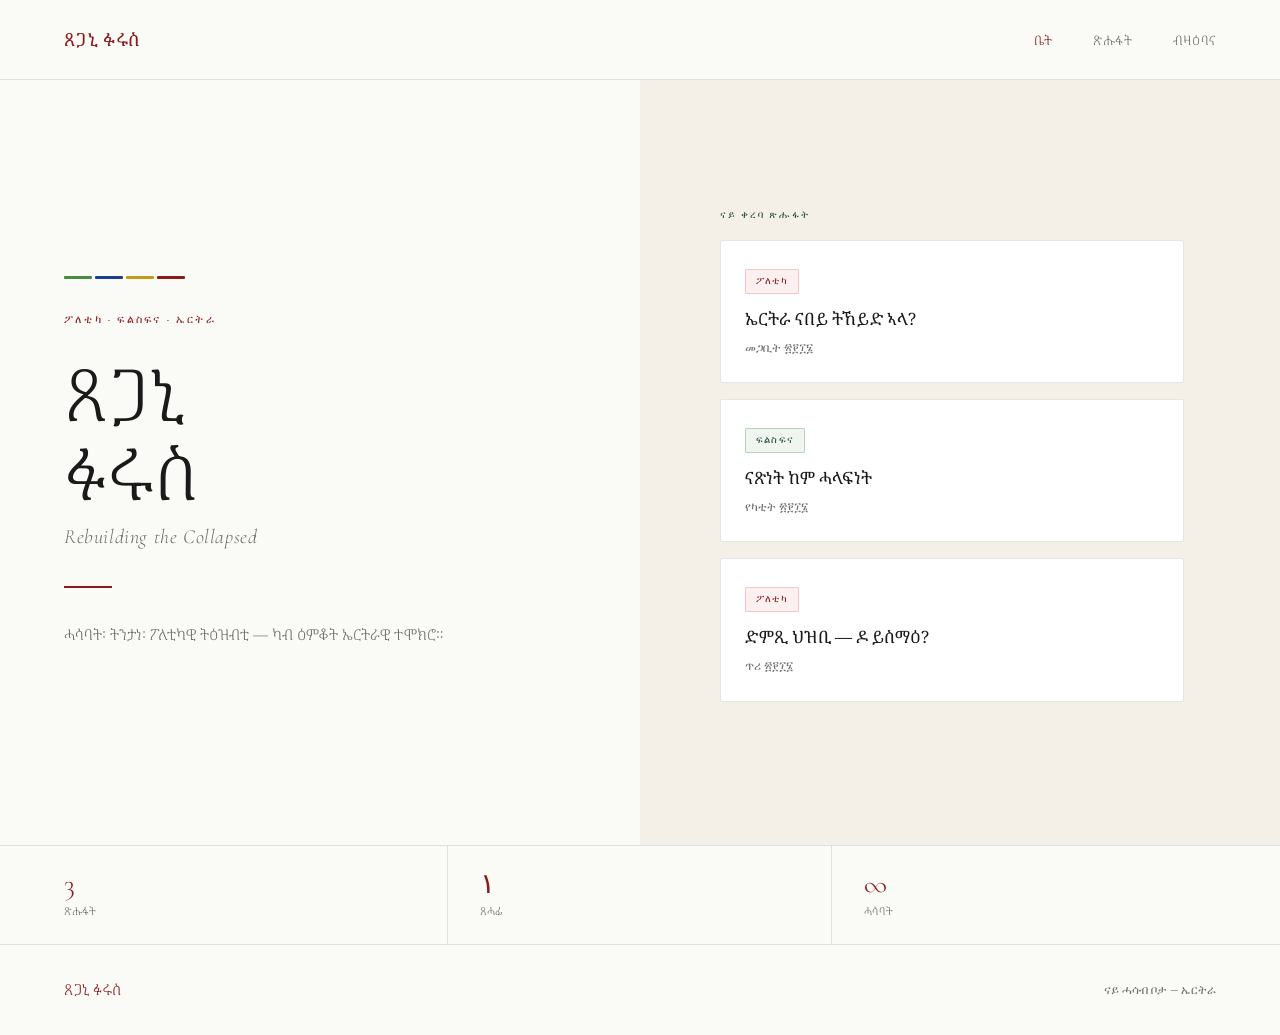
==== index.html @ 56176ad5 "first commit" ====
<!DOCTYPE html>
<html lang="ti" dir="ltr">
<head>
  <meta charset="UTF-8" />
  <meta name="viewport" content="width=device-width, initial-scale=1.0" />
  <title>ጸጋኒ ፉሩስ — Rebuilding the Collapsed</title>
  <meta name="description" content="ፖለቲካዊን ፍልስፍናዊን ጽሑፋት ብዛዕባ ኤርትራ" />
  <link rel="stylesheet" href="css/style.css" />
</head>
<body>

  <div id="nav-placeholder"></div>

  <main>
    <section class="hero">
      <div class="hero-left">
        <div class="flag-accent">
          <div class="flag-stripe" style="width:28px;background:#4A8C3F;"></div>
          <div class="flag-stripe" style="width:28px;background:#1C3F8B;"></div>
          <div class="flag-stripe" style="width:28px;background:#C49A1A;"></div>
          <div class="flag-stripe" style="width:28px;background:#8B1A1A;"></div>
        </div>
        <p class="hero-eyebrow">ፖለቲካ · ፍልስፍና · ኤርትራ</p>
        <h1 class="hero-title">ጸጋኒ<br>ፉሩስ</h1>
        <p class="hero-subtitle">Rebuilding the Collapsed</p>
        <div class="hero-divider"></div>
        <p class="hero-desc">ሓሳባት፡ ትንታነ፡ ፖለቲካዊ ትዕዝብቲ — ካብ ዕምቆት ኤርትራዊ ተሞክሮ።</p>
      </div>

      <div class="hero-right">
        <p class="featured-label">ናይ ቀረባ ጽሑፋት</p>
        <div id="home-articles"></div>
      </div>
    </section>

    <div class="stats-bar">
      <div class="stat-item">
        <p class="stat-num" id="article-count">—</p>
        <p class="stat-label">ጽሑፋት</p>
      </div>
      <div class="stat-item" style="padding-left:2rem;">
        <p class="stat-num">١</p>
        <p class="stat-label">ጸሓፊ</p>
      </div>
      <div class="stat-item" style="padding-left:2rem;">
        <p class="stat-num">∞</p>
        <p class="stat-label">ሓሳባት</p>
      </div>
    </div>
  </main>

  <div id="footer-placeholder"></div>

  <script src="js/articles.js"></script>
  <script src="js/main.js"></script>
  <script>
    renderNav('home');
    renderHomeArticles();
  </script>
</body>
</html>
---- css/style.css ----
@import url('https://fonts.googleapis.com/css2?family=Cormorant+Garamond:ital,wght@0,300;0,400;0,600;1,300;1,400&family=Noto+Serif+Ethiopic:wght@300;400;600&family=Karla:wght@300;400&display=swap');

*, *::before, *::after { box-sizing: border-box; margin: 0; padding: 0; }

:root {
  --red:    #8B1A1A;
  --green:  #1B4A2E;
  --gold:   #C49A1A;
  --blue:   #1C3F8B;
  --text:   #1a1a1a;
  --muted:  #6b6b6b;
  --border: rgba(0,0,0,0.1);
  --bg:     #fafaf7;
  --surface:#f4f0e8;
  --white:  #ffffff;
}

html { scroll-behavior: smooth; }

body {
  font-family: 'Karla', sans-serif;
  background: var(--bg);
  color: var(--text);
  font-size: 16px;
  line-height: 1.7;
  min-height: 100vh;
}

/* NAV */
nav {
  display: flex;
  justify-content: space-between;
  align-items: center;
  padding: 1.5rem 4rem;
  border-bottom: 0.5px solid var(--border);
  background: var(--bg);
  position: sticky;
  top: 0;
  z-index: 100;
}

.nav-logo {
  font-family: 'Noto Serif Ethiopic', serif;
  font-size: 18px;
  font-weight: 400;
  color: var(--red);
  text-decoration: none;
  letter-spacing: 0.02em;
}

.nav-links {
  display: flex;
  gap: 2.5rem;
  list-style: none;
}

.nav-links a {
  font-family: 'Noto Serif Ethiopic', serif;
  font-size: 13px;
  font-weight: 300;
  text-decoration: none;
  color: var(--muted);
  letter-spacing: 0.05em;
  transition: color 0.2s;
}

.nav-links a:hover,
.nav-links a.active { color: var(--red); }

/* FLAG ACCENT */
.flag-accent {
  display: flex;
  gap: 3px;
  align-items: center;
  margin-bottom: 2rem;
}

.flag-stripe {
  height: 3px;
  border-radius: 1px;
}

/* HERO */
.hero {
  display: grid;
  grid-template-columns: 1fr 1fr;
  min-height: 85vh;
  align-items: center;
  padding: 0 4rem;
  gap: 4rem;
  position: relative;
  overflow: hidden;
}

.hero::after {
  content: '';
  position: absolute;
  right: 0; top: 0;
  width: 50%; height: 100%;
  background: var(--surface);
  z-index: 0;
}

.hero-left { position: relative; z-index: 1; padding: 4rem 0; }
.hero-right { position: relative; z-index: 1; padding: 4rem 2rem 4rem 3rem; }

.hero-eyebrow {
  font-size: 11px;
  letter-spacing: 0.2em;
  text-transform: uppercase;
  color: var(--red);
  margin-bottom: 1.5rem;
  font-weight: 400;
}

.hero-title {
  font-family: 'Noto Serif Ethiopic', serif;
  font-size: clamp(48px, 6vw, 72px);
  font-weight: 300;
  line-height: 1.1;
  color: var(--text);
  margin-bottom: 0.5rem;
}

.hero-subtitle {
  font-family: 'Cormorant Garamond', serif;
  font-size: 20px;
  font-weight: 300;
  font-style: italic;
  color: var(--muted);
  margin-bottom: 2rem;
  letter-spacing: 0.03em;
}

.hero-divider {
  width: 48px;
  height: 2px;
  background: var(--red);
  margin-bottom: 2rem;
}

.hero-desc {
  font-size: 15px;
  line-height: 1.9;
  color: var(--muted);
  max-width: 380px;
  font-weight: 300;
  font-family: 'Noto Serif Ethiopic', serif;
}

.featured-label {
  font-size: 10px;
  letter-spacing: 0.2em;
  text-transform: uppercase;
  color: var(--green);
  margin-bottom: 1rem;
  font-weight: 400;
}

/* ARTICLE CARDS */
.article-card {
  background: var(--white);
  border: 0.5px solid var(--border);
  border-radius: 2px;
  padding: 1.5rem;
  cursor: pointer;
  transition: border-color 0.2s, transform 0.15s;
  text-decoration: none;
  display: block;
  margin-bottom: 1rem;
  color: inherit;
}

.article-card:hover {
  border-color: var(--red);
  transform: translateY(-1px);
}

.article-tag {
  display: inline-block;
  font-size: 10px;
  letter-spacing: 0.12em;
  text-transform: uppercase;
  padding: 3px 10px;
  border-radius: 1px;
  margin-bottom: 0.75rem;
  font-weight: 400;
}

.tag-politics   { background: #fdf0f0; color: var(--red);   border: 0.5px solid #f5c6c6; }
.tag-philosophy { background: #f0f5f0; color: var(--green); border: 0.5px solid #b8d4b8; }
.tag-history    { background: #fdf7e8; color: var(--gold);  border: 0.5px solid #e8d5a0; }
.tag-culture    { background: #eef2fc; color: var(--blue);  border: 0.5px solid #b8c8f0; }

.article-title {
  font-family: 'Noto Serif Ethiopic', serif;
  font-size: 17px;
  font-weight: 400;
  line-height: 1.5;
  color: var(--text);
  margin-bottom: 0.4rem;
}

.article-meta {
  font-size: 12px;
  color: var(--muted);
  font-weight: 300;
}

/* BOTTOM STATS BAR */
.stats-bar {
  display: grid;
  grid-template-columns: repeat(3, 1fr);
  border-top: 0.5px solid var(--border);
  padding: 0 4rem;
}

.stat-item {
  padding: 1.5rem 0;
  border-right: 0.5px solid var(--border);
}

.stat-item:last-child { border-right: none; }
.stat-item:not(:first-child) { padding-left: 2rem; }

.stat-num {
  font-family: 'Cormorant Garamond', serif;
  font-size: 28px;
  font-weight: 300;
  color: var(--red);
  line-height: 1;
  margin-bottom: 0.25rem;
}

.stat-label {
  font-family: 'Noto Serif Ethiopic', serif;
  font-size: 11px;
  color: var(--muted);
  font-weight: 300;
}

/* ARTICLES PAGE */
.page-header {
  padding: 5rem 4rem 3rem;
  border-bottom: 0.5px solid var(--border);
}

.page-title {
  font-family: 'Noto Serif Ethiopic', serif;
  font-size: 42px;
  font-weight: 300;
  color: var(--text);
  margin-bottom: 0.5rem;
}

.page-subtitle {
  font-family: 'Cormorant Garamond', serif;
  font-size: 17px;
  font-style: italic;
  color: var(--muted);
}

.filter-bar {
  display: flex;
  gap: 0.75rem;
  padding: 1.5rem 4rem;
  border-bottom: 0.5px solid var(--border);
  flex-wrap: wrap;
}

.filter-btn {
  font-family: 'Noto Serif Ethiopic', serif;
  font-size: 12px;
  padding: 5px 16px;
  border-radius: 1px;
  border: 0.5px solid var(--border);
  background: transparent;
  cursor: pointer;
  color: var(--muted);
  transition: all 0.2s;
  letter-spacing: 0.05em;
}

.filter-btn:hover,
.filter-btn.active {
  background: var(--red);
  color: white;
  border-color: var(--red);
}

.articles-grid {
  padding: 3rem 4rem;
  display: grid;
  grid-template-columns: repeat(auto-fill, minmax(320px, 1fr));
  gap: 1.5rem;
}

/* ARTICLE READER */
.reader-container {
  max-width: 720px;
  margin: 0 auto;
  padding: 4rem 2rem 6rem;
}

.reader-back {
  display: inline-flex;
  align-items: center;
  gap: 0.5rem;
  font-size: 13px;
  color: var(--muted);
  text-decoration: none;
  margin-bottom: 3rem;
  transition: color 0.2s;
}

.reader-back:hover { color: var(--red); }

.reader-eyebrow {
  display: flex;
  align-items: center;
  gap: 1rem;
  margin-bottom: 1.5rem;
}

.reader-title {
  font-family: 'Noto Serif Ethiopic', serif;
  font-size: clamp(28px, 4vw, 40px);
  font-weight: 400;
  line-height: 1.3;
  color: var(--text);
  margin-bottom: 1rem;
}

.reader-meta {
  font-size: 13px;
  color: var(--muted);
  margin-bottom: 2rem;
  padding-bottom: 2rem;
  border-bottom: 0.5px solid var(--border);
}

.reader-body {
  font-family: 'Noto Serif Ethiopic', serif;
  font-size: 17px;
  line-height: 2;
  color: var(--text);
  font-weight: 300;
}

.reader-body p { margin-bottom: 1.5rem; }

.reader-body h2 {
  font-size: 22px;
  font-weight: 400;
  margin: 2.5rem 0 1rem;
  color: var(--text);
}

.reader-body h3 {
  font-size: 18px;
  font-weight: 400;
  margin: 2rem 0 0.75rem;
  color: var(--text);
}

.reader-body blockquote {
  border-left: 3px solid var(--red);
  padding-left: 1.5rem;
  margin: 2rem 0;
  font-style: italic;
  color: var(--muted);
}

/* ABOUT PAGE */
.about-container {
  display: grid;
  grid-template-columns: 1fr 2fr;
  gap: 6rem;
  padding: 5rem 4rem;
  max-width: 1100px;
}

.about-sidebar { position: sticky; top: 6rem; align-self: start; }

.about-name {
  font-family: 'Noto Serif Ethiopic', serif;
  font-size: 32px;
  font-weight: 300;
  color: var(--text);
  margin-bottom: 0.5rem;
}

.about-tagline {
  font-family: 'Cormorant Garamond', serif;
  font-style: italic;
  font-size: 16px;
  color: var(--muted);
  margin-bottom: 2rem;
}

.about-body {
  font-family: 'Noto Serif Ethiopic', serif;
  font-size: 16px;
  line-height: 2;
  color: var(--text);
  font-weight: 300;
}

.about-body p { margin-bottom: 1.5rem; }

/* FOOTER */
footer {
  border-top: 0.5px solid var(--border);
  padding: 2rem 4rem;
  display: flex;
  justify-content: space-between;
  align-items: center;
}

.footer-logo {
  font-family: 'Noto Serif Ethiopic', serif;
  font-size: 15px;
  color: var(--red);
  font-weight: 300;
}

.footer-note {
  font-size: 12px;
  color: var(--muted);
  font-weight: 300;
}

/* UTILITY */
.hidden { display: none !important; }

/* RESPONSIVE */
@media (max-width: 768px) {
  nav { padding: 1.25rem 1.5rem; }
  .hero { grid-template-columns: 1fr; min-height: auto; padding: 3rem 1.5rem; }
  .hero::after { display: none; }
  .hero-right { padding: 0; }
  .stats-bar { padding: 0 1.5rem; }
  .page-header, .filter-bar, .articles-grid { padding-left: 1.5rem; padding-right: 1.5rem; }
  .reader-container { padding: 2rem 1.5rem 4rem; }
  .about-container { grid-template-columns: 1fr; gap: 2rem; padding: 3rem 1.5rem; }
  footer { padding: 1.5rem; flex-direction: column; gap: 0.5rem; text-align: center; }
}
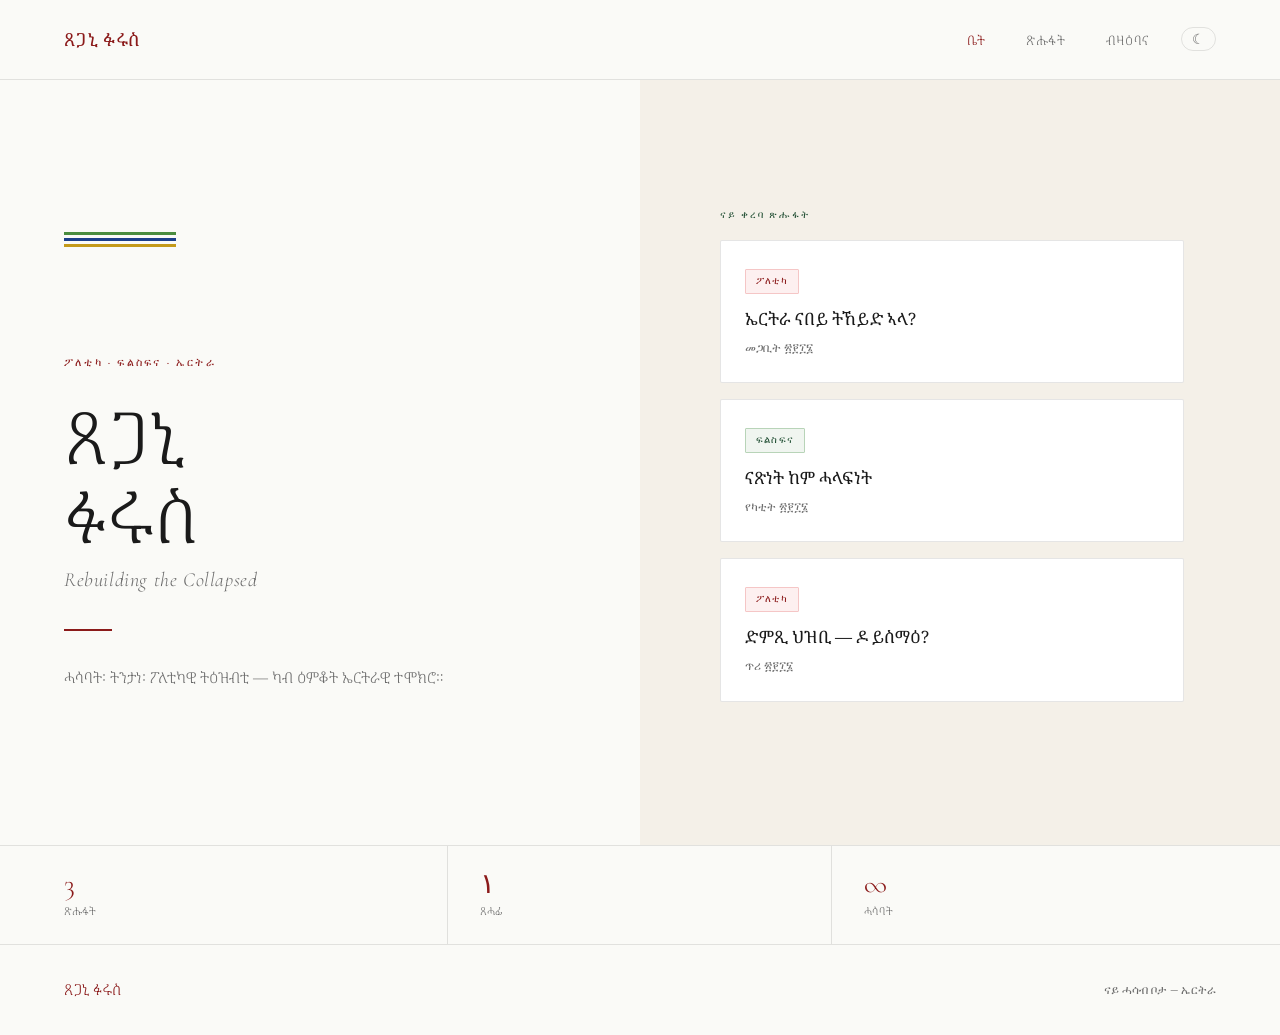
==== commit 2cd9449f: "v3" ====
--- a/index.html
+++ b/index.html
@@ -14,11 +14,14 @@
   <main>
     <section class="hero">
       <div class="hero-left">
-        <div class="flag-accent">
-          <div class="flag-stripe" style="width:28px;background:#4A8C3F;"></div>
-          <div class="flag-stripe" style="width:28px;background:#1C3F8B;"></div>
-          <div class="flag-stripe" style="width:28px;background:#C49A1A;"></div>
-          <div class="flag-stripe" style="width:28px;background:#8B1A1A;"></div>
+        <div class="flag-anim-wrap">
+          <svg id="flag-svg" viewBox="0 0 160 90" xmlns="http://www.w3.org/2000/svg" preserveAspectRatio="xMinYMid meet">
+            <rect id="f-green" x="0" y="0"  width="160" height="30" fill="#4A8C3F"/>
+            <rect id="f-blue"  x="0" y="30" width="160" height="30" fill="#1C3F8B"/>
+            <rect id="f-red"   x="0" y="60" width="160" height="30" fill="#8B1A1A"/>
+            <polygon id="f-tri" points="0,0 80,45 0,90" fill="#C8392B"/>
+            <circle id="f-emblem" cx="32" cy="45" r="10" fill="none" stroke="#C49A1A" stroke-width="2"/>
+          </svg>
         </div>
         <p class="hero-eyebrow">ፖለቲካ · ፍልስፍና · ኤርትራ</p>
         <h1 class="hero-title">ጸጋኒ<br>ፉሩስ</h1>
@@ -56,6 +59,7 @@
   <script>
     renderNav('home');
     renderHomeArticles();
+    initFlagAnimation();
   </script>
 </body>
 </html>
--- a/css/style.css
+++ b/css/style.css
@@ -15,6 +15,19 @@
   --white:  #ffffff;
 }
 
+[data-theme="dark"] {
+  --red:    #c45c5c;
+  --green:  #5a9e72;
+  --gold:   #d4aa4a;
+  --blue:   #6b8fd4;
+  --text:   #e8e4dc;
+  --muted:  #8a8478;
+  --border: rgba(255,255,255,0.1);
+  --bg:     #0f0e0c;
+  --surface:#1a1814;
+  --white:  #1e1c18;
+}
+
 html { scroll-behavior: smooth; }
 
 body {
@@ -48,6 +61,12 @@
   letter-spacing: 0.02em;
 }
 
+.nav-right {
+  display: flex;
+  align-items: center;
+  gap: 2rem;
+}
+
 .nav-links {
   display: flex;
   gap: 2.5rem;
@@ -67,7 +86,90 @@
 .nav-links a:hover,
 .nav-links a.active { color: var(--red); }
 
-/* FLAG ACCENT */
+/* THEME TOGGLE */
+.theme-toggle {
+  background: none;
+  border: 0.5px solid var(--border);
+  border-radius: 20px;
+  padding: 4px 10px;
+  cursor: pointer;
+  font-size: 14px;
+  color: var(--muted);
+  transition: all 0.2s;
+  line-height: 1;
+}
+
+.theme-toggle:hover {
+  border-color: var(--red);
+  color: var(--red);
+}
+
+/* MOBILE MENU */
+.nav-hamburger {
+  display: none;
+  flex-direction: column;
+  gap: 5px;
+  cursor: pointer;
+  padding: 4px;
+  background: none;
+  border: none;
+}
+
+.nav-hamburger span {
+  display: block;
+  width: 22px;
+  height: 1px;
+  background: var(--text);
+  transition: all 0.2s;
+}
+
+.mobile-menu {
+  display: none;
+  flex-direction: column;
+  padding: 1rem 1.5rem;
+  border-bottom: 0.5px solid var(--border);
+  background: var(--bg);
+  gap: 1rem;
+}
+
+.mobile-menu.open { display: flex; }
+
+.mobile-menu a {
+  font-family: 'Noto Serif Ethiopic', serif;
+  font-size: 16px;
+  font-weight: 300;
+  text-decoration: none;
+  color: var(--muted);
+  padding: 0.5rem 0;
+  border-bottom: 0.5px solid var(--border);
+}
+
+.mobile-menu a:last-child { border-bottom: none; }
+.mobile-menu a.active,
+.mobile-menu a:hover { color: var(--red); }
+
+/* FLAG ANIMATION */
+.flag-anim-wrap {
+  margin-bottom: 2rem;
+  width: 160px;
+  height: 90px;
+  overflow: hidden;
+}
+
+#flag-svg {
+  width: 160px;
+  height: 90px;
+  display: block;
+}
+
+/* Final state: lines */
+#flag-svg.lines-state #f-green  { transition: all 1.5s cubic-bezier(0.4,0,0.2,1); }
+#flag-svg.lines-state #f-blue   { transition: all 1.5s cubic-bezier(0.4,0,0.2,1) 0.05s; }
+#flag-svg.lines-state #f-red    { transition: all 1.5s cubic-bezier(0.4,0,0.2,1) 0.1s; }
+#flag-svg.lines-state #f-tri    { transition: all 1.5s cubic-bezier(0.4,0,0.2,1); }
+#flag-svg.lines-state #f-emblem { transition: all 1s cubic-bezier(0.4,0,0.2,1); }
+
+/* FLAG ACCENT (used on other pages) */
 .flag-accent {
   display: flex;
   gap: 3px;
@@ -436,12 +538,51 @@
 /* RESPONSIVE */
 @media (max-width: 768px) {
   nav { padding: 1.25rem 1.5rem; }
-  .hero { grid-template-columns: 1fr; min-height: auto; padding: 3rem 1.5rem; }
+  .nav-links { display: none; }
+  .nav-hamburger { display: flex; }
+  .nav-right { gap: 1rem; }
+
+  .hero {
+    grid-template-columns: 1fr;
+    min-height: auto;
+    padding: 2.5rem 1.5rem 1.5rem;
+    gap: 2rem;
+  }
   .hero::after { display: none; }
+  .hero-title { font-size: 52px; }
   .hero-right { padding: 0; }
-  .stats-bar { padding: 0 1.5rem; }
-  .page-header, .filter-bar, .articles-grid { padding-left: 1.5rem; padding-right: 1.5rem; }
+  .hero-desc { max-width: 100%; }
+
+  .stats-bar {
+    padding: 0 1.5rem;
+    grid-template-columns: repeat(3, 1fr);
+  }
+  .stat-item { padding: 1.25rem 0; }
+  .stat-item:not(:first-child) { padding-left: 1rem; }
+
+  .page-header { padding: 3rem 1.5rem 2rem; }
+  .page-title { font-size: 32px; }
+  .filter-bar { padding: 1rem 1.5rem; gap: 0.5rem; }
+  .articles-grid {
+    padding: 1.5rem;
+    grid-template-columns: 1fr;
+  }
+
   .reader-container { padding: 2rem 1.5rem 4rem; }
-  .about-container { grid-template-columns: 1fr; gap: 2rem; padding: 3rem 1.5rem; }
-  footer { padding: 1.5rem; flex-direction: column; gap: 0.5rem; text-align: center; }
-}
+  .reader-title { font-size: 26px; }
+  .reader-body { font-size: 16px; }
+
+  .about-container {
+    grid-template-columns: 1fr;
+    gap: 2rem;
+    padding: 3rem 1.5rem;
+  }
+  .about-sidebar { position: static; }
+
+  footer {
+    padding: 1.5rem;
+    flex-direction: column;
+    gap: 0.5rem;
+    text-align: center;
+  }
+}
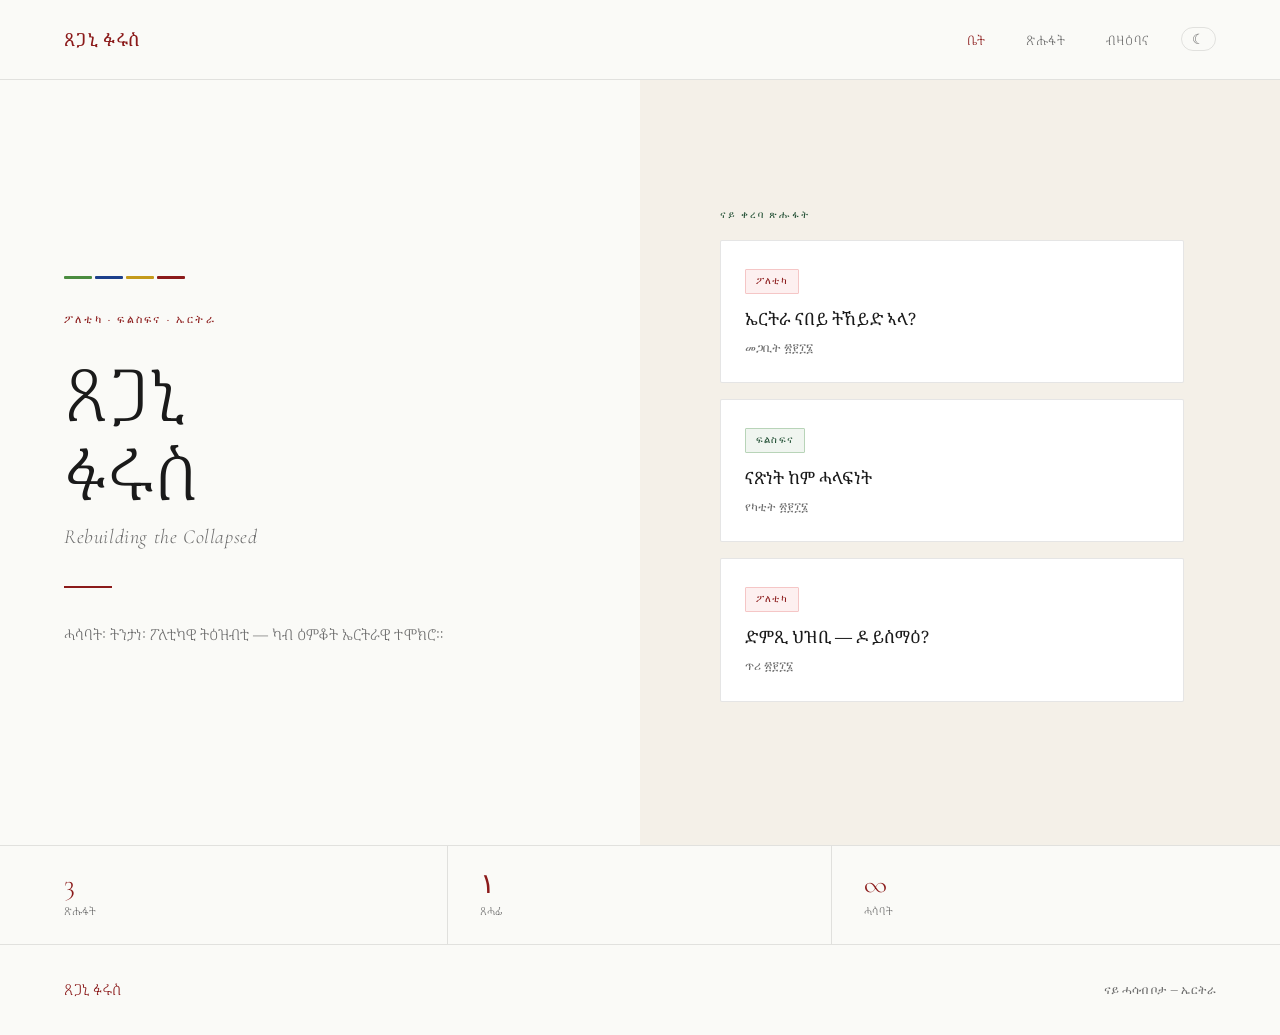
==== commit cba2d0f7: "v4" ====
--- a/index.html
+++ b/index.html
@@ -14,14 +14,11 @@
   <main>
     <section class="hero">
       <div class="hero-left">
-        <div class="flag-anim-wrap">
-          <svg id="flag-svg" viewBox="0 0 160 90" xmlns="http://www.w3.org/2000/svg" preserveAspectRatio="xMinYMid meet">
-            <rect id="f-green" x="0" y="0"  width="160" height="30" fill="#4A8C3F"/>
-            <rect id="f-blue"  x="0" y="30" width="160" height="30" fill="#1C3F8B"/>
-            <rect id="f-red"   x="0" y="60" width="160" height="30" fill="#8B1A1A"/>
-            <polygon id="f-tri" points="0,0 80,45 0,90" fill="#C8392B"/>
-            <circle id="f-emblem" cx="32" cy="45" r="10" fill="none" stroke="#C49A1A" stroke-width="2"/>
-          </svg>
+        <div class="flag-accent">
+          <div class="flag-stripe" style="width:28px;background:#4A8C3F;"></div>
+          <div class="flag-stripe" style="width:28px;background:#1C3F8B;"></div>
+          <div class="flag-stripe" style="width:28px;background:#C49A1A;"></div>
+          <div class="flag-stripe" style="width:28px;background:#8B1A1A;"></div>
         </div>
         <p class="hero-eyebrow">ፖለቲካ · ፍልስፍና · ኤርትራ</p>
         <h1 class="hero-title">ጸጋኒ<br>ፉሩስ</h1>
@@ -59,7 +56,6 @@
   <script>
     renderNav('home');
     renderHomeArticles();
-    initFlagAnimation();
   </script>
 </body>
 </html>
--- a/css/style.css
+++ b/css/style.css
@@ -148,28 +148,7 @@
 .mobile-menu a.active,
 .mobile-menu a:hover { color: var(--red); }
 
-/* FLAG ANIMATION */
-.flag-anim-wrap {
-  margin-bottom: 2rem;
-  width: 160px;
-  height: 90px;
-  overflow: hidden;
-}
-
-#flag-svg {
-  width: 160px;
-  height: 90px;
-  display: block;
-}
-
-/* Final state: lines */
-#flag-svg.lines-state #f-green  { transition: all 1.5s cubic-bezier(0.4,0,0.2,1); }
-#flag-svg.lines-state #f-blue   { transition: all 1.5s cubic-bezier(0.4,0,0.2,1) 0.05s; }
-#flag-svg.lines-state #f-red    { transition: all 1.5s cubic-bezier(0.4,0,0.2,1) 0.1s; }
-#flag-svg.lines-state #f-tri    { transition: all 1.5s cubic-bezier(0.4,0,0.2,1); }
-#flag-svg.lines-state #f-emblem { transition: all 1s cubic-bezier(0.4,0,0.2,1); }
-
-/* FLAG ACCENT (used on other pages) */
+/* FLAG ACCENT */
 .flag-accent {
   display: flex;
   gap: 3px;
